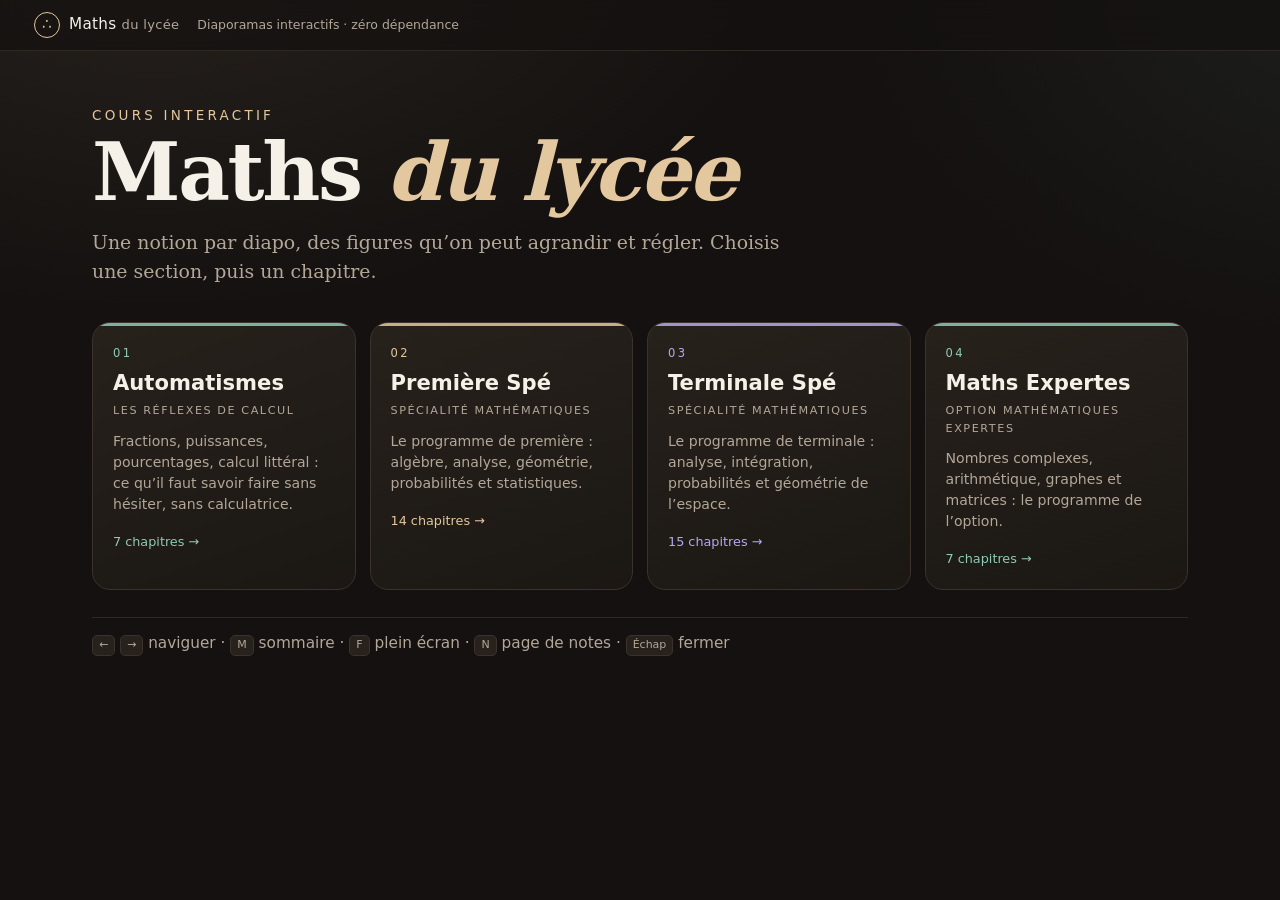
==== index.html @ acc97324 "Rebuild the course as a four-section interactive site Split the single deck into Automatismes, Premi" ====
<!doctype html>
<html lang="fr">
<head>
  <meta charset="utf-8">
  <meta name="viewport" content="width=device-width, initial-scale=1">
  <title>Maths — cours de lycée</title>
  <meta name="description" content="Cours de maths interactifs : automatismes, Première et Terminale spécialité, mathématiques expertes.">
  <link rel="stylesheet" href="styles.css">
</head>
<body class="hub-page">
  <header class="topbar">
    <a class="brand" href="index.html"><span class="brand-mark">∴</span><span>Maths <em>du lycée</em></span></a>
    <div class="topright">
      <span class="hub-note">Diaporamas interactifs · zéro dépendance</span>
    </div>
  </header>

  <main class="hub">
    <header class="hub-head">
      <p class="kicker">Cours interactif</p>
      <h1>Maths <em>du lycée</em></h1>
      <p class="lead">
        Une notion par diapo, des figures qu’on peut agrandir et régler.
        Choisis une section, puis un chapitre.
      </p>
    </header>

    <section class="hub-grid" id="hub-grid" aria-label="Sections du cours"></section>

    <p class="hero-note">
      <kbd>←</kbd> <kbd>→</kbd> naviguer · <kbd>M</kbd> sommaire · <kbd>F</kbd> plein écran ·
      <kbd>N</kbd> page de notes · <kbd>Échap</kbd> fermer
    </p>
  </main>

  <script src="js/catalogue.js"></script>
  <script src="js/hub.js"></script>
</body>
</html>
---- styles.css ----
/* Maths deck — dark warm theme, no external resources. */

:root {
  --bg: #141110;
  --bg-2: #1a1613;
  --card: #211c18;
  --card-2: #28221c;
  --line: #3a322b;
  --line-soft: #2e2822;
  --ink: #f6f1e8;
  --muted: #b3a798;
  --accent: #e3c79e;
  --accent-soft: rgba(227, 199, 158, 0.14);
  --ok: #8fc7a6;
  --bad: #e08c7c;
  --serif: "Iowan Old Style", "Palatino Linotype", "Palatino", "Book Antiqua", "DejaVu Serif", Georgia, serif;
  --sans: system-ui, -apple-system, "Segoe UI", Roboto, "DejaVu Sans", sans-serif;
  --mono: ui-monospace, "JetBrains Mono", "DejaVu Sans Mono", monospace;
}

*, *::before, *::after { box-sizing: border-box; }

html, body { height: 100%; }

body {
  margin: 0;
  height: 100dvh;
  overflow: hidden;
  display: grid;
  grid-template-rows: auto auto 1fr auto;
  color: var(--ink);
  font-family: var(--serif);
  font-size: 17px;
  line-height: 1.55;
  background:
    radial-gradient(1100px 700px at 12% -12%, rgba(227, 199, 158, 0.10), transparent 60%),
    radial-gradient(900px 620px at 105% 0%, rgba(143, 203, 182, 0.07), transparent 55%),
    var(--bg);
}

body[data-chapter="bases"] {
  --accent: #e3c79e;
  --accent-soft: rgba(227, 199, 158, 0.14);
}
body[data-chapter="trigo"] {
  --accent: #b4a8f0;
  --accent-soft: rgba(180, 168, 240, 0.13);
}

/* ---------- top bar ---------- */

.topbar {
  display: flex;
  align-items: center;
  gap: 18px;
  padding: 12px clamp(14px, 3vw, 34px);
  border-bottom: 1px solid var(--line-soft);
  background: rgba(20, 17, 16, 0.72);
  backdrop-filter: blur(10px);
  font-family: var(--sans);
}

.brand {
  display: inline-flex;
  align-items: center;
  gap: 9px;
  color: var(--ink);
  text-decoration: none;
  font-size: 0.95rem;
  letter-spacing: 0.02em;
  white-space: nowrap;
}
.brand em { color: var(--muted); font-style: normal; font-size: 0.86em; }
.brand-mark {
  display: inline-grid;
  place-items: center;
  width: 26px;
  height: 26px;
  border-radius: 50%;
  border: 1px solid var(--accent);
  color: var(--accent);
  font-size: 0.95rem;
}

.chapters { display: flex; gap: 6px; flex: 1; flex-wrap: wrap; }

.chip {
  display: inline-flex;
  align-items: center;
  gap: 7px;
  padding: 6px 12px;
  border-radius: 999px;
  border: 1px solid transparent;
  background: transparent;
  color: var(--muted);
  font: inherit;
  font-size: 0.82rem;
  cursor: pointer;
  transition: color 0.15s, background 0.15s, border-color 0.15s;
}
.chip .dot {
  width: 6px;
  height: 6px;
  border-radius: 50%;
  background: currentColor;
  opacity: 0.55;
}
.chip:hover { color: var(--ink); background: var(--card); }
.chip.active { color: var(--ink); border-color: var(--line); background: var(--card); }
.chip.active .dot { background: var(--accent); opacity: 1; }

.topright { display: flex; align-items: center; gap: 12px; }
.counter {
  font-size: 0.8rem;
  color: var(--muted);
  font-variant-numeric: tabular-nums;
}

.progress { height: 2px; background: var(--line-soft); }
.progress span {
  display: block;
  height: 100%;
  width: 0;
  background: linear-gradient(90deg, var(--accent), rgba(255, 255, 255, 0.35));
  transition: width 0.25s ease;
}

/* ---------- stage & slide ---------- */

.stage { overflow-y: auto; overflow-x: hidden; scroll-behavior: smooth; }

.slide {
  max-width: 1180px;
  margin: 0 auto;
  padding: clamp(20px, 4vh, 46px) clamp(16px, 4vw, 56px) clamp(30px, 5vh, 60px);
  opacity: 0;
  transform: translateY(12px);
}
.slide.in {
  opacity: 1;
  transform: none;
  transition: opacity 0.3s ease, transform 0.3s ease;
}

.slide-head { margin-bottom: clamp(16px, 2.4vh, 28px); }

.kicker {
  margin: 0 0 8px;
  font-family: var(--sans);
  font-size: 0.7rem;
  letter-spacing: 0.24em;
  text-transform: uppercase;
  color: var(--accent);
}

.slide-title {
  margin: 0;
  font-size: clamp(1.65rem, 3.5vw, 2.65rem);
  line-height: 1.12;
  font-weight: 600;
  letter-spacing: -0.01em;
  text-wrap: balance;
}

.lead {
  margin: 12px 0 0;
  max-width: 78ch;
  font-size: clamp(0.98rem, 1.6vw, 1.12rem);
  color: var(--muted);
}

/* ---------- layout helpers ---------- */

.grid2 {
  display: grid;
  grid-template-columns: minmax(0, 1.06fr) minmax(0, 0.94fr);
  gap: clamp(16px, 2.6vw, 32px);
  align-items: start;
}
.grid2.wide-left { grid-template-columns: minmax(0, 1.25fr) minmax(0, 0.75fr); }
.stack { display: grid; gap: 14px; align-content: start; }
.grid3 {
  display: grid;
  grid-template-columns: repeat(3, minmax(0, 1fr));
  gap: 14px;
}

.card {
  background: linear-gradient(180deg, rgba(40, 34, 28, 0.9), rgba(33, 28, 24, 0.9));
  border: 1px solid var(--line);
  border-radius: 16px;
  padding: clamp(14px, 1.8vw, 22px);
  min-width: 0;
}

.card-title {
  margin: 0 0 8px;
  font-family: var(--sans);
  font-size: 0.82rem;
  letter-spacing: 0.12em;
  text-transform: uppercase;
  color: var(--accent);
  font-weight: 600;
}

.card p { margin: 0 0 10px; }
.card p:last-child { margin-bottom: 0; }

.muted { color: var(--muted); }
.small { font-size: 0.88rem; }
.label {
  font-family: var(--sans);
  font-size: 0.72rem;
  letter-spacing: 0.16em;
  text-transform: uppercase;
  color: var(--muted);
  margin: 0 0 4px;
}

h3 { font-weight: 600; }
h4 {
  margin: 0 0 6px;
  font-family: var(--sans);
  font-size: 0.78rem;
  letter-spacing: 0.14em;
  text-transform: uppercase;
  color: var(--muted);
}

/* ---------- maths typography ---------- */

.formula {
  font-size: clamp(1.02rem, 1.7vw, 1.22rem);
  line-height: 2;
  padding: 12px 14px;
  border-radius: 12px;
  background: rgba(0, 0, 0, 0.22);
  border: 1px solid var(--line-soft);
  overflow-x: auto;
}
.formula + .formula { margin-top: 10px; }

.frac {
  display: inline-flex;
  flex-direction: column;
  justify-content: center;
  text-align: center;
  vertical-align: middle;
  margin: 0 0.18em;
  line-height: 1.15;
  font-size: 0.96em;
}
.frac .num { padding: 0 0.28em 0.05em; border-bottom: 1.4px solid currentColor; }
.frac .den { padding: 0.05em 0.28em 0; }

.sqrt { display: inline-flex; align-items: stretch; }
.sqrt::before { content: "√"; display: inline-block; }
.sqrt .rad { border-top: 1.4px solid currentColor; padding: 0 0.14em; margin-top: 0.12em; }

.big {
  font-size: clamp(1.35rem, 2.6vw, 1.9rem);
  color: var(--accent);
  margin: 10px 0;
  font-variant-numeric: tabular-nums;
}

.equation {
  font-size: clamp(1.25rem, 2.4vw, 1.75rem);
  padding: 10px 0 16px;
  font-variant-numeric: tabular-nums;
}

.note {
  border-left: 2px solid var(--accent);
  padding: 4px 0 4px 12px;
  color: var(--muted);
  font-size: 0.9rem;
  margin: 12px 0 0;
}

ul.clean { margin: 6px 0 0; padding-left: 18px; }
ul.clean li { margin-bottom: 6px; }

kbd {
  display: inline-block;
  padding: 1px 6px;
  border-radius: 5px;
  border: 1px solid var(--line);
  background: var(--card-2);
  font-family: var(--sans);
  font-size: 0.72em;
  line-height: 1.5;
  color: var(--muted);
}

/* ---------- controls ---------- */

.slider {
  display: block;
  margin: 10px 0 14px;
  font-family: var(--sans);
}
.slider-head {
  display: flex;
  justify-content: space-between;
  align-items: baseline;
  font-size: 0.86rem;
  color: var(--muted);
  margin-bottom: 4px;
}
.slider-head output {
  color: var(--accent);
  font-variant-numeric: tabular-nums;
  font-size: 1rem;
}

input[type="range"] {
  width: 100%;
  height: 26px;
  margin: 0;
  background: transparent;
  accent-color: var(--accent);
  cursor: pointer;
}

input[type="text"], input[type="number"], input:not([type]) {
  font-family: var(--sans);
  font-size: 16px;
  color: var(--ink);
  background: rgba(0, 0, 0, 0.28);
  border: 1px solid var(--line);
  border-radius: 10px;
  padding: 9px 12px;
  width: 8.5em;
  min-width: 0;
  outline: none;
  transition: border-color 0.15s, box-shadow 0.15s;
}
input:focus { border-color: var(--accent); box-shadow: 0 0 0 3px var(--accent-soft); }

.answer-row {
  display: flex;
  flex-wrap: wrap;
  align-items: center;
  gap: 10px;
  margin: 10px 0;
  font-family: var(--sans);
  font-size: 0.94rem;
}
.answer-row label { display: inline-flex; align-items: center; gap: 8px; color: var(--muted); }
.answer-row input { width: 7.5em; }

.btn {
  font-family: var(--sans);
  font-size: 0.86rem;
  color: var(--ink);
  background: var(--card-2);
  border: 1px solid var(--line);
  border-radius: 10px;
  padding: 9px 14px;
  cursor: pointer;
  transition: background 0.15s, border-color 0.15s, color 0.15s, transform 0.1s;
}
.btn:hover { border-color: var(--accent); }
.btn:active { transform: translateY(1px); }
.btn:disabled { opacity: 0.35; cursor: default; }
.btn.primary {
  background: var(--accent);
  border-color: var(--accent);
  color: #1b1712;
  font-weight: 600;
}
.btn.primary:hover { filter: brightness(1.06); }
.btn.ghost { background: transparent; }
.btn.small { padding: 6px 10px; font-size: 0.8rem; }

.tabs { display: inline-flex; gap: 4px; padding: 3px; border-radius: 12px; background: var(--card-2); border: 1px solid var(--line); margin-bottom: 12px; }
.tab {
  border: 0;
  background: transparent;
  color: var(--muted);
  font-family: var(--sans);
  font-size: 0.82rem;
  padding: 6px 12px;
  border-radius: 9px;
  cursor: pointer;
}
.tab.active { background: var(--accent-soft); color: var(--ink); }

.presets { display: flex; flex-wrap: wrap; gap: 8px; margin: 10px 0; }

.feedback {
  font-family: var(--sans);
  font-size: 0.88rem;
  min-height: 1.4em;
  margin-top: 6px;
}
.feedback.ok { color: var(--ok); }
.feedback.bad { color: var(--bad); }

/* ---------- readouts ---------- */

.readouts { display: grid; gap: 0; }
.kv {
  display: flex;
  justify-content: space-between;
  gap: 14px;
  padding: 7px 0;
  border-bottom: 1px dashed var(--line-soft);
  font-size: 0.95rem;
  align-items: baseline;
}
.kv:last-child { border-bottom: 0; }
.kv dt { margin: 0; color: var(--muted); font-family: var(--sans); font-size: 0.8rem; letter-spacing: 0.04em; }
.kv dd { margin: 0; text-align: right; font-variant-numeric: tabular-nums; }
.kv dd em { color: var(--muted); font-style: normal; }

.readouts-2 { display: grid; grid-template-columns: 1fr 1fr; gap: 0 28px; }

/* ---------- canvas ---------- */

.plot {
  display: block;
  width: 100%;
  height: clamp(245px, 40vh, 375px);
  border-radius: 12px;
  background: #191512;
  border: 1px solid var(--line-soft);
  touch-action: none;
}
.plot.tall { height: clamp(275px, 46vh, 440px); }

.canvas-caption {
  margin: 8px 0 0;
  font-family: var(--sans);
  font-size: 0.76rem;
  color: var(--muted);
  text-align: center;
}

/* ---------- hero ---------- */

.hero { padding-top: clamp(6px, 3vh, 34px); }
.hero h1 {
  margin: 0 0 18px;
  font-size: clamp(2.1rem, 5.6vw, 4rem);
  line-height: 1.05;
  letter-spacing: -0.02em;
  font-weight: 600;
}
.hero h1 em { color: var(--accent); font-style: italic; }
.hero .lead { font-size: clamp(1rem, 1.9vw, 1.2rem); max-width: 62ch; }

.cards3 {
  display: grid;
  grid-template-columns: repeat(3, minmax(0, 1fr));
  gap: 14px;
  margin: clamp(20px, 3vh, 34px) 0;
}

.chapter-card {
  text-align: left;
  display: grid;
  gap: 4px;
  padding: 18px;
  border-radius: 16px;
  border: 1px solid var(--line);
  background: linear-gradient(160deg, rgba(40, 34, 28, 0.95), rgba(30, 25, 21, 0.9));
  color: var(--ink);
  font: inherit;
  cursor: pointer;
  transition: transform 0.18s, border-color 0.18s, background 0.18s;
}
.chapter-card:hover { transform: translateY(-3px); border-color: var(--accent); }
.chapter-card .chip-label {
  font-family: var(--sans);
  font-size: 0.68rem;
  letter-spacing: 0.2em;
  text-transform: uppercase;
  color: var(--accent);
}
.chapter-card strong { font-size: 1.02rem; font-family: var(--sans); font-weight: 600; }
.chapter-card span:last-child { font-size: 0.86rem; color: var(--muted); font-family: var(--sans); line-height: 1.4; }

.hero-note {
  font-family: var(--sans);
  font-size: 0.84rem;
  color: var(--muted);
  border-top: 1px solid var(--line-soft);
  padding-top: 14px;
}

/* ---------- tracker (mental maths machine) ---------- */

.mathlines { display: grid; gap: 8px; margin-top: 12px; }
.mathline {
  display: grid;
  grid-template-columns: minmax(72px, auto) 14px 1fr;
  gap: 8px;
  align-items: baseline;
  font-size: 0.98rem;
  padding: 7px 10px;
  border-radius: 9px;
  background: rgba(0, 0, 0, 0.18);
  font-variant-numeric: tabular-nums;
}
.mathline .op { color: var(--accent); white-space: nowrap; }
.mathline .eq-bar { color: var(--muted); text-align: center; }
.mathline strong { color: var(--ink); }

/* complement bar */
.bar {
  display: flex;
  height: 44px;
  border-radius: 11px;
  overflow: hidden;
  border: 1px solid var(--line);
  margin: 14px 0 6px;
  font-family: var(--sans);
  font-size: 0.78rem;
}
.bar span { display: flex; align-items: center; justify-content: center; transition: width 0.15s; overflow: hidden; white-space: nowrap; }
.bar .bar-a { background: rgba(255, 255, 255, 0.06); color: var(--muted); }
.bar .bar-b { background: var(--accent); color: #1b1712; font-weight: 600; }

/* ---------- chrono ---------- */

.chrono-top { display: grid; grid-template-columns: repeat(4, 1fr); gap: 10px; margin-bottom: 10px; }
.stat {
  font-family: var(--sans);
  background: rgba(0, 0, 0, 0.2);
  border: 1px solid var(--line-soft);
  border-radius: 12px;
  padding: 8px 12px;
}
.stat span { display: block; font-size: 0.66rem; letter-spacing: 0.16em; text-transform: uppercase; color: var(--muted); }
.stat strong { font-size: 1.25rem; font-variant-numeric: tabular-nums; }

.timerbar { height: 4px; border-radius: 3px; background: var(--line-soft); overflow: hidden; margin-bottom: 14px; }
.timerbar span { display: block; height: 100%; width: 100%; background: var(--accent); transition: width 0.1s linear; }

.question {
  font-size: clamp(2rem, 6vw, 3.6rem);
  text-align: center;
  margin: 14px 0;
  font-variant-numeric: tabular-nums;
  letter-spacing: 0.02em;
}
.question.small { font-size: clamp(1.2rem, 2.4vw, 1.6rem); margin: 6px 0 10px; }

.chrono .answer-row { justify-content: center; }
.chrono .feedback { text-align: center; min-height: 2.2em; }
.chrono-actions { display: flex; gap: 10px; justify-content: center; margin-top: 6px; }
.chrono .hint { display: block; text-align: center; margin-top: 12px; font-family: var(--sans); font-size: 0.76rem; color: var(--muted); }

.drill-meta {
  display: flex;
  justify-content: space-between;
  align-items: center;
  gap: 10px;
  margin-top: 12px;
  font-family: var(--sans);
  font-size: 0.82rem;
  color: var(--muted);
}

/* ---------- tables ---------- */

.table-wrap {
  max-height: 46vh;
  overflow: auto;
  border: 1px solid var(--line);
  border-radius: 14px;
}
table.math {
  width: 100%;
  border-collapse: collapse;
  font-size: 0.9rem;
  font-variant-numeric: tabular-nums;
}
table.math th, table.math td { padding: 7px 10px; text-align: center; border-bottom: 1px solid var(--line-soft); }
table.math thead th {
  position: sticky;
  top: 0;
  background: #261f1a;
  font-family: var(--sans);
  font-size: 0.68rem;
  letter-spacing: 0.12em;
  text-transform: uppercase;
  color: var(--accent);
  font-weight: 600;
}
table.math tbody tr:nth-child(even) { background: rgba(255, 255, 255, 0.022); }
table.math tbody tr:hover { background: var(--accent-soft); }
table.math td:first-child { color: var(--muted); font-family: var(--sans); font-size: 0.82rem; }

table.identites td { vertical-align: top; }
table.identites td:first-child { white-space: nowrap; }

/* Angles associés : vert = même valeur, rouge = valeur opposée. */
.sign-same { color: var(--ok); font-weight: 600; }
.sign-flip { color: var(--bad); font-weight: 600; }

/* ---------- steps ---------- */

.steps { margin: 0; padding-left: 22px; display: grid; gap: 8px; font-size: 0.95rem; }
.steps li::marker { color: var(--accent); font-family: var(--sans); font-size: 0.8em; }
.steps li { font-variant-numeric: tabular-nums; }

.solution p { margin: 0 0 6px; }
.solution p:last-child { margin-bottom: 0; }

.solution {
  margin-top: 10px;
  padding: 10px 12px;
  border-radius: 10px;
  background: rgba(143, 203, 182, 0.08);
  border: 1px solid rgba(143, 203, 182, 0.25);
  font-size: 0.92rem;
}

.exo + .exo { margin-top: 12px; }
.exo .q { margin: 0 0 8px; font-size: 1.02rem; }

/* ---------- toolbar ---------- */

.toolbar {
  display: flex;
  align-items: center;
  justify-content: space-between;
  gap: 12px;
  padding: 10px clamp(14px, 3vw, 34px) calc(10px + env(safe-area-inset-bottom));
  border-top: 1px solid var(--line-soft);
  background: rgba(20, 17, 16, 0.8);
  backdrop-filter: blur(10px);
}
.hint { font-family: var(--sans); font-size: 0.76rem; color: var(--muted); }
.hint kbd { margin: 0 1px; }

/* ---------- menu ---------- */

.menu {
  position: fixed;
  inset: 0;
  z-index: 40;
  background: rgba(10, 9, 8, 0.72);
  backdrop-filter: blur(8px);
  display: grid;
  place-items: start center;
  padding: clamp(16px, 6vh, 70px) 16px;
  overflow: auto;
}
.menu[hidden] { display: none; }
.menu-panel {
  width: min(980px, 100%);
  background: var(--bg-2);
  border: 1px solid var(--line);
  border-radius: 18px;
  padding: clamp(16px, 2.4vw, 26px);
  box-shadow: 0 30px 80px rgba(0, 0, 0, 0.5);
}
.menu-head { display: flex; align-items: center; justify-content: space-between; gap: 12px; margin-bottom: 14px; }
.menu-head h2 { margin: 0; font-size: 1.25rem; }
.menu-groups { display: grid; grid-template-columns: repeat(auto-fit, minmax(190px, 1fr)); gap: 18px; }
.menu-group h3 {
  margin: 0 0 8px;
  font-family: var(--sans);
  font-size: 0.7rem;
  letter-spacing: 0.18em;
  text-transform: uppercase;
  color: var(--accent);
}
.menu-group button {
  display: flex;
  gap: 10px;
  width: 100%;
  text-align: left;
  padding: 7px 9px;
  border-radius: 8px;
  border: 2px solid transparent;
  background: transparent;
  color: var(--muted);
  font: inherit;
  font-size: 0.88rem;
  cursor: pointer;
}
.menu-group button:hover { background: var(--card); color: var(--ink); }
.menu-group button.active { border-color: var(--accent); color: var(--ink); }
.menu-num { font-family: var(--sans); font-size: 0.72rem; color: var(--accent); opacity: 0.8; padding-top: 2px; }

/* ---------- toast ---------- */

.toast {
  position: fixed;
  left: 50%;
  bottom: 74px;
  transform: translate(-50%, 12px);
  background: var(--card-2);
  border: 1px solid var(--accent);
  color: var(--ink);
  padding: 8px 14px;
  border-radius: 999px;
  font-family: var(--sans);
  font-size: 0.84rem;
  opacity: 0;
  pointer-events: none;
  transition: opacity 0.2s, transform 0.2s;
  z-index: 50;
}
.toast.show { opacity: 1; transform: translate(-50%, 0); }

.error { font-family: var(--mono); font-size: 0.8rem; white-space: pre-wrap; color: var(--bad); }

noscript { padding: 20px; display: block; }

/* ---------- automatismes ---------- */

body[data-chapter="auto"] {
  --accent: #e8ab8d;
  --accent-soft: rgba(232, 171, 141, 0.13);
}

.key {
  margin: 12px 0 0;
  padding: 10px 14px;
  border-left: 3px solid var(--accent);
  border-radius: 0 10px 10px 0;
  background: var(--accent-soft);
  font-size: 0.94rem;
}
.key strong { color: var(--accent); }

.warn {
  margin: 12px 0 0;
  padding: 10px 14px;
  border-left: 3px solid var(--bad);
  border-radius: 0 10px 10px 0;
  background: rgba(224, 140, 124, 0.08);
  font-size: 0.92rem;
  color: var(--muted);
}

.frac-visual { display: flex; gap: 3px; height: 48px; margin: 12px 0 4px; }
.frac-visual span {
  flex: 1;
  border-radius: 7px;
  background: rgba(255, 255, 255, 0.05);
  border: 1px solid var(--line-soft);
  transition: background 0.15s;
}
.frac-visual span.on { background: var(--accent); border-color: var(--accent); }

.frac-board { display: grid; gap: 6px; margin: 12px 0 4px; }
.frac-row { display: grid; grid-template-columns: 3.4em minmax(0, 1fr); align-items: center; gap: 10px; }
.frac-row[hidden] { display: none; }
.frac-tag { font-family: var(--mono); font-size: 0.76rem; color: var(--muted); text-align: right; }
.frac-row .frac-visual { margin: 0; }
.frac-visual button {
  flex: 1;
  min-width: 0;
  padding: 0;
  border-radius: 7px;
  border: 1px solid var(--line-soft);
  background: rgba(255, 255, 255, 0.05);
  cursor: pointer;
  transition: background 0.15s, border-color 0.15s;
}
.frac-visual button:hover { border-color: var(--accent); }
.frac-visual button.on { background: var(--accent); border-color: var(--accent); }
.frac-visual.small { height: 26px; }
.frac-visual.small span { border-radius: 5px; }

.chain { display: grid; gap: 7px; margin: 10px 0 2px; }
.chain-row {
  display: grid;
  grid-template-columns: 4.6em minmax(0, 1fr) 4.8em;
  align-items: center;
  gap: 10px;
  font-family: var(--mono);
  font-size: 0.76rem;
  color: var(--muted);
}
.chain-tag { white-space: nowrap; }
.chain-track {
  height: 12px;
  border-radius: 6px;
  background: rgba(255, 255, 255, 0.06);
  border: 1px solid var(--line-soft);
  overflow: hidden;
}
.chain-track span { display: block; height: 100%; width: 0; background: var(--accent); opacity: 0.75; transition: width 0.18s; }
.chain-val { text-align: right; color: var(--ink); font-variant-numeric: tabular-nums; }

.price-row {
  display: grid;
  grid-template-columns: 52px 1fr auto;
  align-items: center;
  gap: 10px;
  margin: 8px 0;
  font-family: var(--sans);
  font-size: 0.8rem;
  color: var(--muted);
}
.price-track {
  height: 14px;
  border-radius: 7px;
  background: rgba(255, 255, 255, 0.06);
  border: 1px solid var(--line-soft);
  overflow: hidden;
}
.price-track span { display: block; height: 100%; background: var(--accent); opacity: 0.7; transition: width 0.15s; }
.price-val { color: var(--ink); font-variant-numeric: tabular-nums; min-width: 5.5em; text-align: right; }

/* ---------- per-plot fullscreen ---------- */

.plot-frame { position: relative; }
.plot-btn {
  position: absolute;
  top: 8px;
  right: 8px;
  z-index: 3;
  padding: 5px 10px;
  border-radius: 999px;
  border: 1px solid var(--line);
  background: rgba(20, 17, 16, 0.75);
  color: var(--ink);
  font-family: var(--sans);
  font-size: 0.72rem;
  font-weight: 600;
  cursor: pointer;
  backdrop-filter: blur(6px);
  opacity: 0.85;
}
.plot-btn:hover, .plot-btn:focus-visible { border-color: var(--accent); opacity: 1; }

.plot-stage { position: relative; }
.plot-stage canvas { display: block; margin: 0 auto; }

.plot-zoom { display: none; }
body.graph-focus { overflow: hidden; }

/* Fullscreen graph: the plot and its parameter card, nothing else. */
.graph-layer {
  position: fixed;
  inset: 0;
  z-index: 70;
  display: grid;
  grid-template-columns: minmax(0, 1fr) clamp(240px, 27vw, 380px);
  gap: 14px;
  padding: clamp(8px, 1.6vh, 18px);
  background: var(--bg);
}
.graph-layer.no-side { grid-template-columns: minmax(0, 1fr); }
.graph-layer-main { display: flex; min-width: 0; min-height: 0; }
.graph-layer-main .plot-frame { flex: 1; min-width: 0; min-height: 0; }
.graph-layer-side {
  display: flex;
  flex-direction: column;
  gap: 10px;
  min-height: 0;
  overflow-y: auto;
  padding-right: 4px;
  scrollbar-width: thin;
  scrollbar-color: rgba(246, 241, 232, 0.35) transparent;
}
.graph-layer-side::-webkit-scrollbar { width: 10px; }
.graph-layer-side::-webkit-scrollbar-thumb {
  background: rgba(246, 241, 232, 0.28);
  border-radius: 999px;
  border: 2px solid transparent;
  background-clip: padding-box;
}
.graph-layer-side::-webkit-scrollbar-track { background: transparent; }
.graph-layer-side .card { padding: 14px; }
.graph-layer .plot-frame .plot-stage {
  height: 100%;
  overflow: auto;
  scrollbar-width: thin;
  scrollbar-color: rgba(246, 241, 232, 0.35) transparent;
}
.graph-layer .plot-frame .plot-stage::-webkit-scrollbar { width: 10px; height: 10px; }
.graph-layer .plot-frame .plot-stage::-webkit-scrollbar-thumb {
  background: rgba(246, 241, 232, 0.28);
  border-radius: 999px;
  border: 2px solid transparent;
  background-clip: padding-box;
}
.graph-layer .plot-frame .plot-stage::-webkit-scrollbar-track { background: transparent; }
.graph-layer .plot-frame .plot,
.graph-layer .plot-frame .plot.tall {
  height: 100%;
  border-radius: 12px;
  cursor: grab;
}
.graph-layer .plot-frame .plot:active { cursor: grabbing; }
.graph-layer .plot-frame .plot-btn { top: 12px; right: 12px; }
.graph-layer .plot-frame .plot-zoom {
  position: absolute;
  right: 14px;
  bottom: 14px;
  z-index: 4;
  display: flex;
  align-items: center;
  gap: 6px;
  padding: 5px 7px;
  border-radius: 999px;
  border: 1px solid var(--line);
  background: rgba(20, 17, 16, 0.86);
  backdrop-filter: blur(6px);
}
@media (max-width: 820px) {
  .graph-layer { grid-template-columns: 1fr; grid-template-rows: minmax(0, 1fr) auto; }
  .graph-layer-side { max-height: 38vh; }
}
.plot-zoom-btn {
  width: 28px;
  height: 28px;
  display: grid;
  place-items: center;
  border-radius: 999px;
  border: 1px solid var(--line);
  background: transparent;
  color: var(--ink);
  font-family: var(--sans);
  font-size: 0.95rem;
  font-weight: 700;
  cursor: pointer;
}
.plot-zoom-btn:hover, .plot-zoom-btn:focus-visible { border-color: var(--accent); }
.plot-zoom-value {
  min-width: 46px;
  text-align: center;
  font-family: var(--sans);
  font-size: 0.72rem;
  color: var(--muted);
  font-variant-numeric: tabular-nums;
}

.cards4 {
  display: grid;
  grid-template-columns: repeat(auto-fit, minmax(215px, 1fr));
  gap: 12px;
  margin: clamp(20px, 3vh, 34px) 0;
}
@media (max-width: 1080px) { .cards4 { grid-template-columns: repeat(2, minmax(0, 1fr)); } }
@media (max-width: 560px) { .cards4 { grid-template-columns: 1fr; } }

/* ---------- responsive ---------- */

@media (max-width: 980px) {
  .grid2, .grid2.wide-left { grid-template-columns: 1fr; }
  .cards3 { grid-template-columns: 1fr; }
  .menu-groups { grid-template-columns: 1fr; }
  .chapters { order: 3; flex-basis: 100%; }
  .topbar { flex-wrap: wrap; gap: 8px 14px; }
  .slide { padding-bottom: 40px; }
}

@media (max-width: 560px) {
  body { font-size: 16px; }
  .chrono-top { grid-template-columns: repeat(2, 1fr); }
  .readouts-2 { grid-template-columns: 1fr; }
  .toolbar .hint { display: none; }
  .counter { display: none; }
}

@media (prefers-reduced-motion: reduce) {
  *, *::before, *::after { animation: none !important; transition: none !important; }
  .slide { opacity: 1; transform: none; }
}

/* ---------- note board (N) ---------- */

body.note-open { overflow: hidden; }

.note-layer {
  position: fixed;
  inset: 0;
  z-index: 90;
  display: grid;
  grid-template-rows: auto minmax(0, 1fr);
  background: #fffdf8;
  color: #1b1712;
}
.note-layer[hidden] { display: none; }

.note-bar {
  display: flex;
  flex-wrap: wrap;
  align-items: center;
  justify-content: space-between;
  gap: 8px 18px;
  padding: 8px clamp(10px, 2vw, 20px);
  border-bottom: 1px solid #e5dccd;
  background: #f6f1e8;
  font-family: var(--sans);
  font-size: 0.82rem;
}
.note-group { display: flex; flex-wrap: wrap; align-items: center; gap: 6px; }

.note-btn {
  display: inline-flex;
  align-items: center;
  gap: 6px;
  padding: 6px 11px;
  border-radius: 9px;
  border: 1px solid #ded4c4;
  background: #fffdf8;
  color: #3a322b;
  font: inherit;
  cursor: pointer;
}
.note-btn:hover { border-color: #1b1712; }
.note-btn.active { background: #1b1712; border-color: #1b1712; color: #fffdf8; }

.note-swatch {
  width: 12px;
  height: 12px;
  border-radius: 50%;
  background: var(--swatch);
  border: 1px solid rgba(0, 0, 0, 0.3);
}
.note-btn.active .note-swatch { border-color: rgba(255, 255, 255, 0.75); }

.note-size { display: inline-flex; align-items: center; gap: 7px; color: #5a5046; }
.note-size input[type="range"] { width: 110px; height: 22px; accent-color: #1b1712; }
.note-size-value { min-width: 1.6em; text-align: right; font-variant-numeric: tabular-nums; color: #1b1712; }
.note-zoom-value { min-width: 52px; text-align: center; font-variant-numeric: tabular-nums; color: #5a5046; }

.note-canvas {
  display: block;
  width: 100%;
  height: 100%;
  background: #fffdf8;
  touch-action: none;
  cursor: crosshair;
}
.note-canvas.is-eraser { cursor: cell; }
.note-canvas.is-pan { cursor: grab; }
.note-canvas.is-pan:active { cursor: grabbing; }

.note-layer kbd { border-color: #ded4c4; background: #efe7da; color: #5a5046; }

/* ---------- big text: one slide, one screen, no scrolling ---------- */

.stage { overflow: hidden; }

.slide {
  max-width: 1560px;
  height: 100%;
  display: flex;
  flex-direction: column;
  justify-content: center;
  gap: clamp(10px, 2.2vh, 26px);
  padding: clamp(8px, 2vh, 26px) clamp(16px, 3vw, 56px) clamp(12px, 2.4vh, 30px);
}

.slide-head { margin-bottom: 0; }
.kicker { font-size: clamp(0.7rem, 1.5vmin, 1.05rem); margin-bottom: 4px; }
.slide-title { font-size: clamp(1.7rem, 5.6vmin, 4.4rem); }
.lead { font-size: clamp(0.95rem, 2.1vmin, 1.5rem); }

.big-forms {
  display: flex;
  flex-direction: column;
  justify-content: center;
  gap: clamp(8px, 1.8vh, 22px);
  min-width: 0;
}

.formula.xl {
  font-size: clamp(1.7rem, 5.4vmin, 4rem);
  line-height: 1.45;
  padding: clamp(8px, 1.5vh, 20px) clamp(12px, 1.6vw, 28px);
  text-align: center;
  overflow: visible;
}
.formula.lg {
  font-size: clamp(1.3rem, 3.6vmin, 2.6rem);
  line-height: 1.5;
  text-align: center;
  overflow: visible;
}
.formula.xl + .formula,
.formula.lg + .formula { margin-top: 0; }

.say {
  margin: 0;
  text-align: center;
  color: var(--muted);
  font-family: var(--sans);
  font-size: clamp(0.95rem, 2.2vmin, 1.7rem);
}

.grid2.figures { align-items: center; }
.plot.tall { height: clamp(210px, 52vh, 620px); }

/* A slider under a figure: the figure gives up some height to keep the slide on screen. */
.figure-card { display: flex; flex-direction: column; gap: 4px; }
.figure-card .plot.tall { height: clamp(170px, 40vh, 520px); }
.figure-card .slider { margin: 2px 0 0; }
.figure-card .slider-head {
  font-size: clamp(0.7rem, 1.5vmin, 1rem);
  margin-bottom: 0;
}
.figure-card .slider-head output { font-size: clamp(0.9rem, 2vmin, 1.4rem); }
.figure-card input[type="range"] { height: 20px; }

/* Equation slides: the relation (=, ≤, ≥) under the statement */
.rel-picker {
  display: flex;
  justify-content: center;
  gap: clamp(6px, 1vh, 10px);
}
.rel-btn {
  min-width: clamp(34px, 4.6vh, 50px);
  height: clamp(34px, 4.6vh, 50px);
  display: grid;
  place-items: center;
  padding: 0;
  border-radius: 12px;
  border: 1px solid var(--line);
  background: transparent;
  color: var(--muted);
  font-family: var(--serif);
  font-size: clamp(1rem, 2.6vmin, 1.9rem);
  line-height: 1;
  cursor: pointer;
}
.rel-btn:hover { border-color: var(--accent); color: var(--ink); }
.rel-btn.is-on { background: var(--accent-soft); border-color: var(--accent); color: var(--ink); }
.rel-btn:focus-visible { outline: 2px solid var(--accent); outline-offset: 2px; }

table.math.rtable { font-size: clamp(1.05rem, 3.1vmin, 2.4rem); }
table.math.rtable th,
table.math.rtable td { padding: clamp(6px, 1.2vh, 16px) clamp(8px, 1.4vw, 22px); }
table.math.rtable thead th { font-size: clamp(0.7rem, 1.7vmin, 1.2rem); }
table.math.rtable td:first-child { font-size: clamp(1rem, 2.8vmin, 2.1rem); }
.table-wrap.plain { max-height: none; overflow: visible; width: 100%; margin: 0 auto; }

.hero h1 { font-size: clamp(2.2rem, 7.4vmin, 5.4rem); }
.hero .lead { max-width: 62ch; }
.hero-note { font-size: clamp(0.8rem, 1.7vmin, 1.1rem); }
.chapter-card strong { font-size: clamp(1rem, 2.4vmin, 1.7rem); }
.chapter-card span:last-child { font-size: clamp(0.8rem, 1.6vmin, 1.1rem); }

/* Equation slides: definition set I (editable) and solution set S */

.sol-domain {
  display: flex;
  flex-wrap: wrap;
  align-items: center;
  justify-content: center;
  gap: 6px 8px;
  font-family: var(--sans);
  font-size: clamp(0.82rem, 2vmin, 1.2rem);
  color: var(--muted);
}
.sol-domain-label { white-space: nowrap; }
.dom-edit { display: inline-flex; align-items: center; gap: 2px; }

input.dom-bound {
  width: 6.4ch;
  padding: 3px 4px;
  text-align: center;
  font-family: var(--serif);
  font-size: clamp(1.05rem, 2.6vmin, 1.6rem);
  line-height: 1.25;
  border-radius: 8px;
}
input.dom-bound.is-invalid {
  border-color: var(--bad);
  box-shadow: 0 0 0 3px rgba(224, 140, 124, 0.16);
}

.dom-bracket {
  padding: 0 2px;
  border: 0;
  background: transparent;
  color: var(--ink);
  font-family: var(--serif);
  font-size: clamp(1.2rem, 2.9vmin, 1.8rem);
  line-height: 1;
  cursor: pointer;
}
.dom-bracket:hover { color: var(--accent); }
.dom-bracket:focus-visible { outline: 2px solid var(--accent); outline-offset: 2px; border-radius: 4px; }
.dom-sep { font-family: var(--serif); font-size: clamp(1.05rem, 2.6vmin, 1.6rem); }

.sol-answer {
  margin: 0;
  text-align: center;
  color: var(--accent);
  font-size: clamp(1.2rem, 3.6vmin, 2.4rem);
  line-height: 1.35;
  font-variant-numeric: tabular-nums;
  text-wrap: balance;
}

/* Fullscreen: the equation panel (formula, relation, I, S) follows the plot. */
.graph-layer-side .big-forms {
  justify-content: flex-start;
  gap: 12px;
  padding: 12px;
  border: 1px solid var(--line);
  border-radius: 16px;
  background: linear-gradient(180deg, rgba(40, 34, 28, 0.9), rgba(33, 28, 24, 0.9));
}
.graph-layer-side .big-forms .formula.xl {
  font-size: clamp(1.1rem, 3.2vmin, 1.9rem);
  padding: 10px 12px;
  line-height: 1.35;
}
.graph-layer-side .sol-domain { justify-content: flex-start; }

/* System slide: two conditions (cos with a, sin with b), each with its picker */
.sol-system { gap: 10px; }
.sys-row {
  display: flex;
  align-items: center;
  justify-content: center;
  gap: 14px;
  width: 100%;
  max-width: 470px;
  margin: 0 auto;
}
.sys-row .formula {
  margin: 0;
  padding: 8px 10px;
  min-width: 8.6em;
  font-size: clamp(1.15rem, 3.2vmin, 2.2rem);
  white-space: nowrap;
}
.sys-row .rel-picker { gap: clamp(4px, 0.9vh, 8px); }
.sys-row .rel-btn {
  min-width: clamp(30px, 4.2vh, 44px);
  height: clamp(30px, 4.2vh, 44px);
  font-size: clamp(0.95rem, 2.2vmin, 1.6rem);
}
.graph-layer-side .sol-system .sys-row .formula {
  font-size: clamp(0.95rem, 2.6vmin, 1.5rem);
  padding: 6px 8px;
}
.graph-layer-side .sol-system .rel-btn { min-width: 30px; height: 30px; font-size: 1rem; }

/* ================================================================== */
/* Multi-level site: hub, class pages, slide layouts (2026-11-20)      */
/* ================================================================== */

body.hub-page,
body.level-page {
  display: block;
  height: auto;
  min-height: 100dvh;
  overflow: auto;
}

body[data-niveau="automatismes"] { --accent: #8fcbb6; --accent-soft: rgba(143, 203, 182, 0.14); }
body[data-niveau="premiere"] { --accent: #e3c79e; --accent-soft: rgba(227, 199, 158, 0.14); }
body[data-niveau="terminale"] { --accent: #b4a8f0; --accent-soft: rgba(180, 168, 240, 0.14); }
body[data-niveau="expertes"] { --accent: #8fcbb6; --accent-soft: rgba(143, 203, 182, 0.14); }

.hub-note {
  font-family: var(--sans);
  font-size: 0.78rem;
  color: var(--muted);
}

.hub {
  max-width: 1180px;
  margin: 0 auto;
  padding: clamp(26px, 6vh, 74px) clamp(18px, 4vw, 42px) 60px;
}

.hub-head h1 {
  margin: 6px 0 14px;
  font-size: clamp(2.4rem, 7vw, 5rem);
  line-height: 1.02;
  letter-spacing: -0.03em;
  font-weight: 600;
}
.hub-head h1 em { color: var(--accent); font-style: italic; }
.hub-head .lead { max-width: 58ch; }

.hub-grid {
  display: grid;
  grid-template-columns: repeat(auto-fit, minmax(235px, 1fr));
  gap: 14px;
  margin: clamp(24px, 4vh, 44px) 0 clamp(18px, 3vh, 30px);
}

.hub-card {
  position: relative;
  display: grid;
  gap: 7px;
  align-content: start;
  padding: 22px 20px 20px;
  border-radius: 18px;
  border: 1px solid var(--line);
  background: linear-gradient(160deg, rgba(40, 34, 28, 0.95), rgba(28, 24, 20, 0.92));
  color: var(--ink);
  text-decoration: none;
  overflow: hidden;
  transition: transform 0.18s, border-color 0.18s, background 0.18s;
}
.hub-card::before {
  content: "";
  position: absolute;
  inset: 0 0 auto 0;
  height: 3px;
  background: var(--card-accent);
  opacity: 0.85;
}
.hub-card:hover,
.hub-card:focus-visible {
  transform: translateY(-3px);
  border-color: var(--card-accent);
  background: linear-gradient(160deg, rgba(46, 39, 32, 0.98), rgba(31, 26, 22, 0.95));
}
.hub-card-num {
  font-family: var(--sans);
  font-size: 0.72rem;
  letter-spacing: 0.22em;
  color: var(--card-accent);
}
.hub-card-name {
  font-family: var(--sans);
  font-size: 1.32rem;
  font-weight: 600;
  line-height: 1.2;
}
.hub-card-sub {
  font-family: var(--sans);
  font-size: 0.7rem;
  letter-spacing: 0.14em;
  text-transform: uppercase;
  color: var(--muted);
}
.hub-card-resume {
  font-family: var(--sans);
  font-size: 0.88rem;
  line-height: 1.5;
  color: var(--muted);
  margin-top: 4px;
}
.hub-card-foot {
  font-family: var(--sans);
  font-size: 0.8rem;
  color: var(--card-accent);
  margin-top: 10px;
}

.level-main {
  max-width: 1040px;
  margin: 0 auto;
  padding: clamp(24px, 5vh, 60px) clamp(18px, 4vw, 42px) 70px;
}
.level-head h1 {
  font-size: clamp(2rem, 5.6vw, 3.6rem);
  margin: 4px 0 10px;
  letter-spacing: -0.02em;
}
.level-head .lead { max-width: 66ch; }

.chapter-list {
  list-style: none;
  margin: clamp(22px, 4vh, 38px) 0 0;
  padding: 0;
  display: grid;
  gap: 8px;
}
.chapter-list li { margin: 0; }
.chapter-row {
  display: grid;
  grid-template-columns: 46px minmax(0, 1fr) auto;
  align-items: center;
  gap: 14px;
  padding: 14px 18px;
  border-radius: 14px;
  border: 1px solid var(--line-soft);
  background: rgba(33, 28, 24, 0.55);
  color: var(--ink);
  text-decoration: none;
  transition: border-color 0.16s, background 0.16s, transform 0.16s;
}
.chapter-row:hover,
.chapter-row:focus-visible {
  border-color: var(--accent);
  background: var(--card);
  transform: translateX(3px);
}
.chapter-num {
  font-family: var(--sans);
  font-size: 0.78rem;
  letter-spacing: 0.14em;
  color: var(--accent);
}
.chapter-name { min-width: 0; }
.chapter-name strong {
  display: block;
  font-family: var(--sans);
  font-size: 1rem;
  font-weight: 600;
}
.chapter-name small {
  display: block;
  margin-top: 2px;
  font-family: var(--sans);
  font-size: 0.84rem;
  color: var(--muted);
}
.chapter-go {
  font-family: var(--sans);
  font-size: 0.8rem;
  color: var(--accent);
  white-space: nowrap;
}

/* ---------- slide body: text + figure ---------- */

.slide-body {
  display: grid;
  gap: clamp(14px, 2.4vw, 30px);
  align-items: center;
  min-width: 0;
}
.slide-body.with-plot {
  grid-template-columns: minmax(0, 1fr) minmax(0, 1.15fr);
}
.slide-text {
  min-width: 0;
  display: flex;
  flex-direction: column;
  align-items: flex-start;
  gap: clamp(8px, 1.4vh, 16px);
}
.slide-text .big-forms { width: 100%; }

.plot-figure {
  margin: 0;
  min-width: 0;
  display: grid;
  gap: 9px;
}
.plot-figure .plot { height: clamp(230px, 42vh, 470px); }
.plot-figure .canvas-caption { margin: 0; }

.plot-params {
  display: flex;
  flex-wrap: wrap;
  gap: 8px 16px;
  align-items: center;
  padding: 12px 14px;
}
.plot-params:empty { display: none; }
.plot-params .slider { flex: 1 1 150px; min-width: 130px; margin: 0; }
.plot-params .readouts { flex: 1 1 100%; }
.graph-layer-side .plot-params {
  display: flex;
  flex-direction: column;
  align-items: stretch;
  gap: 12px;
  padding: 0;
  border: 0;
  background: transparent;
}
.graph-layer-side .plot-params .slider { flex: none; min-width: 0; }

.mini-card {
  padding: 0;
  border: 0;
  background: transparent;
}
.mini-card .card-title { color: var(--muted); }

.points {
  margin: 0;
  padding-left: 1.15em;
  display: grid;
  gap: 6px;
  font-size: clamp(0.9rem, 1.7vmin, 1.05rem);
  color: var(--muted);
}
.points li::marker { color: var(--accent); }

.code {
  margin: 0;
  padding: 12px 16px;
  border-radius: 12px;
  border: 1px solid var(--line-soft);
  background: rgba(0, 0, 0, 0.3);
  font-family: var(--mono);
  font-size: clamp(0.78rem, 1.7vmin, 0.95rem);
  line-height: 1.55;
  color: var(--ink);
  overflow-x: auto;
  white-space: pre;
}
.code .kw { color: #b4a8f0; }
.code .fn { color: #e3c79e; }
.code .num { color: #8fcbb6; }
.code .com { color: var(--muted); font-style: italic; }

/* Topbar with many chapters: one scrollable row instead of a tall stack. */
.chapters {
  flex-wrap: nowrap;
  overflow-x: auto;
  overflow-y: hidden;
  scrollbar-width: thin;
  padding: 2px 0;
}
.chapters .chip { white-space: nowrap; flex: none; max-width: 220px; }
.chapters .chip span:last-child {
  overflow: hidden;
  text-overflow: ellipsis;
}

@media (max-width: 1000px) {
  .slide-body.with-plot { grid-template-columns: minmax(0, 1fr); }
  .plot-figure .plot { height: clamp(200px, 34vh, 340px); }
  .chapter-row { grid-template-columns: 36px minmax(0, 1fr); }
  .chapter-go { display: none; }
}

/* ---------- matrices and overline (maths expertes) ---------- */

.matrix {
  display: inline-grid;
  grid-auto-flow: column;
  gap: 0.2em 1.3em;
  padding: 0.1em 0.5em;
  border-left: 2px solid currentColor;
  border-right: 2px solid currentColor;
  border-radius: 2px;
  vertical-align: middle;
  font-variant-numeric: tabular-nums;
  font-size: 0.92em;
}
.ovl { text-decoration: overline; }
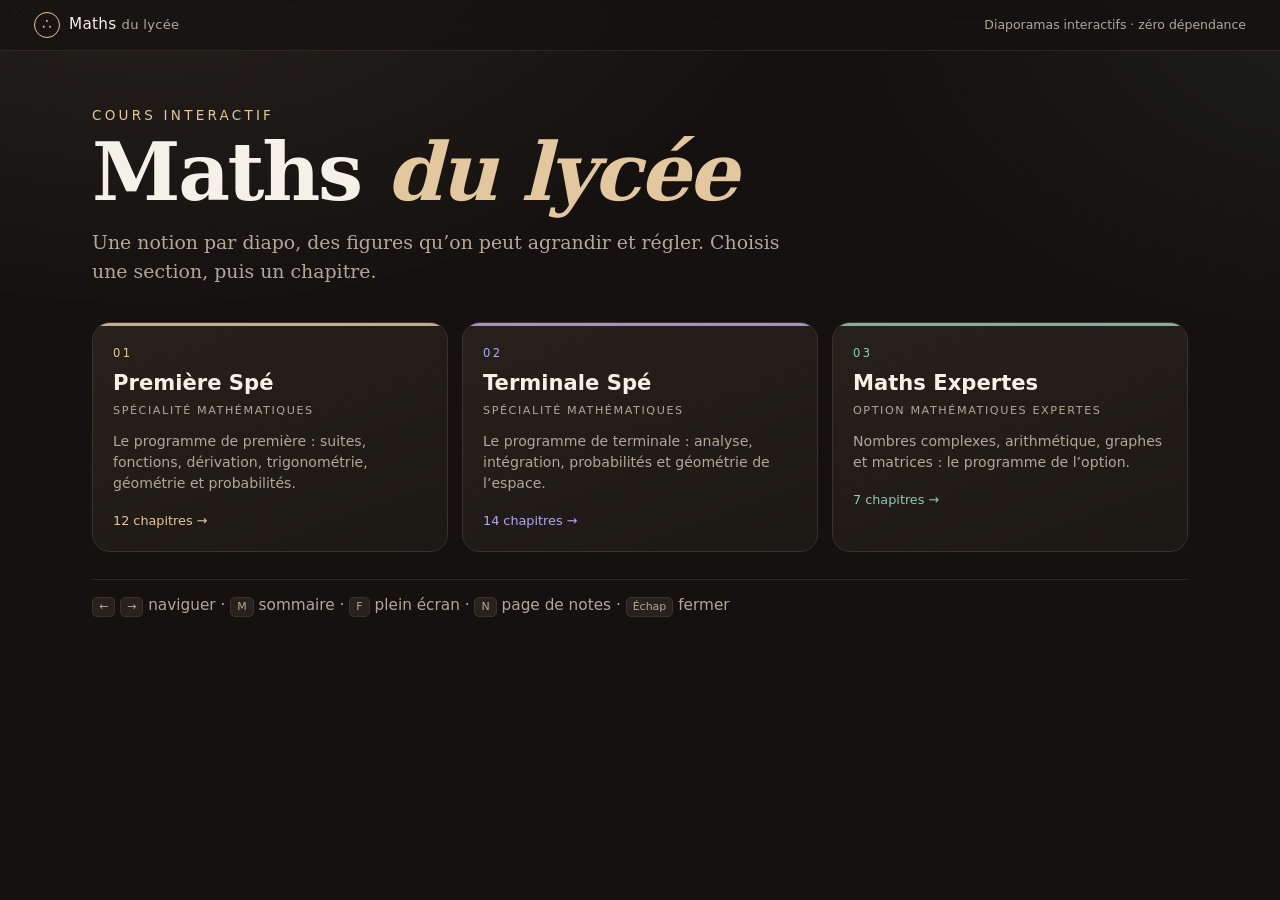
==== commit dd3f2cee: "Refine course rendering and interactive figures Rework the tables, matrices and integrals, clean up " ====
--- a/index.html
+++ b/index.html
@@ -4,7 +4,7 @@
   <meta charset="utf-8">
   <meta name="viewport" content="width=device-width, initial-scale=1">
   <title>Maths — cours de lycée</title>
-  <meta name="description" content="Cours de maths interactifs : automatismes, Première et Terminale spécialité, mathématiques expertes.">
+  <meta name="description" content="Cours de maths interactifs : Première et Terminale spécialité, mathématiques expertes.">
   <link rel="stylesheet" href="styles.css">
 </head>
 <body class="hub-page">
--- a/styles.css
+++ b/styles.css
@@ -27,6 +27,7 @@
   height: 100dvh;
   overflow: hidden;
   display: grid;
+  grid-template-columns: minmax(0, 1fr);
   grid-template-rows: auto auto 1fr auto;
   color: var(--ink);
   font-family: var(--serif);
@@ -53,6 +54,7 @@
   display: flex;
   align-items: center;
   gap: 18px;
+  min-width: 0;
   padding: 12px clamp(14px, 3vw, 34px);
   border-bottom: 1px solid var(--line-soft);
   background: rgba(20, 17, 16, 0.72);
@@ -82,34 +84,35 @@
   font-size: 0.95rem;
 }
 
-.chapters { display: flex; gap: 6px; flex: 1; flex-wrap: wrap; }
-
-.chip {
-  display: inline-flex;
-  align-items: center;
-  gap: 7px;
-  padding: 6px 12px;
-  border-radius: 999px;
-  border: 1px solid transparent;
-  background: transparent;
-  color: var(--muted);
-  font: inherit;
-  font-size: 0.82rem;
-  cursor: pointer;
-  transition: color 0.15s, background 0.15s, border-color 0.15s;
-}
-.chip .dot {
-  width: 6px;
-  height: 6px;
-  border-radius: 50%;
-  background: currentColor;
-  opacity: 0.55;
-}
-.chip:hover { color: var(--ink); background: var(--card); }
-.chip.active { color: var(--ink); border-color: var(--line); background: var(--card); }
-.chip.active .dot { background: var(--accent); opacity: 1; }
-
-.topright { display: flex; align-items: center; gap: 12px; }
+/* Notion-style breadcrumb: class sommaire ← chapter. */
+.crumbs {
+  display: flex;
+  align-items: center;
+  gap: 6px;
+  flex: 1;
+  min-width: 0;
+  font-family: var(--sans);
+  font-size: 0.86rem;
+  color: var(--muted);
+}
+.crumbs a {
+  padding: 3px 2px;
+  border-radius: 6px;
+  color: var(--muted);
+  text-decoration: none;
+  white-space: nowrap;
+}
+.crumbs a:hover { color: var(--ink); background: var(--card); }
+.crumb-sep { color: var(--line); }
+.crumb-here {
+  min-width: 0;
+  overflow: hidden;
+  text-overflow: ellipsis;
+  white-space: nowrap;
+  color: var(--ink);
+}
+
+.topright { display: flex; align-items: center; gap: 12px; margin-left: auto; }
 .counter {
   font-size: 0.8rem;
   color: var(--muted);
@@ -951,7 +954,6 @@
   .grid2, .grid2.wide-left { grid-template-columns: 1fr; }
   .cards3 { grid-template-columns: 1fr; }
   .menu-groups { grid-template-columns: 1fr; }
-  .chapters { order: 3; flex-basis: 100%; }
   .topbar { flex-wrap: wrap; gap: 8px 14px; }
   .slide { padding-bottom: 40px; }
 }
@@ -1057,7 +1059,7 @@
 
 .slide-head { margin-bottom: 0; }
 .kicker { font-size: clamp(0.7rem, 1.5vmin, 1.05rem); margin-bottom: 4px; }
-.slide-title { font-size: clamp(1.7rem, 5.6vmin, 4.4rem); }
+.slide-title { font-size: clamp(1.55rem, 4.6vmin, 3.9rem); }
 .lead { font-size: clamp(0.95rem, 2.1vmin, 1.5rem); }
 
 .big-forms {
@@ -1350,33 +1352,50 @@
   margin-top: 10px;
 }
 
+/* The chapter list is a two-column grid and must fit one screen: no scroll. */
+body.level-page { height: 100dvh; overflow: hidden; display: flex; flex-direction: column; }
+body.level-page .topbar { flex: none; }
+
 .level-main {
-  max-width: 1040px;
+  width: 100%;
+  max-width: 1280px;
   margin: 0 auto;
-  padding: clamp(24px, 5vh, 60px) clamp(18px, 4vw, 42px) 70px;
-}
+  flex: 1;
+  min-height: 0;
+  display: flex;
+  flex-direction: column;
+  padding: clamp(12px, 2.4vh, 30px) clamp(16px, 3vw, 38px) clamp(12px, 2.2vh, 26px);
+}
+.level-head { flex: none; }
 .level-head h1 {
-  font-size: clamp(2rem, 5.6vw, 3.6rem);
-  margin: 4px 0 10px;
+  font-size: clamp(1.65rem, 4.2vh, 3rem);
+  margin: 2px 0 6px;
   letter-spacing: -0.02em;
 }
-.level-head .lead { max-width: 66ch; }
+.level-head .lead { max-width: 90ch; font-size: clamp(0.85rem, 1.9vh, 1.1rem); }
 
 .chapter-list {
   list-style: none;
-  margin: clamp(22px, 4vh, 38px) 0 0;
+  margin: clamp(8px, 1.8vh, 18px) 0 0;
   padding: 0;
   display: grid;
-  gap: 8px;
-}
-.chapter-list li { margin: 0; }
+  grid-template-columns: repeat(2, minmax(0, 1fr));
+  grid-template-rows: repeat(var(--chapter-rows, 7), minmax(0, 1fr));
+  grid-auto-flow: column;
+  grid-auto-rows: minmax(0, 1fr);
+  gap: 6px 10px;
+  flex: 1;
+  min-height: 0;
+}
+.chapter-list li { margin: 0; min-height: 0; }
 .chapter-row {
   display: grid;
-  grid-template-columns: 46px minmax(0, 1fr) auto;
-  align-items: center;
-  gap: 14px;
-  padding: 14px 18px;
-  border-radius: 14px;
+  grid-template-columns: 34px minmax(0, 1fr) auto;
+  align-items: center;
+  height: 100%;
+  gap: 10px;
+  padding: clamp(5px, 1vh, 10px) 14px;
+  border-radius: 12px;
   border: 1px solid var(--line-soft);
   background: rgba(33, 28, 24, 0.55);
   color: var(--ink);
@@ -1399,22 +1418,96 @@
 .chapter-name strong {
   display: block;
   font-family: var(--sans);
-  font-size: 1rem;
+  font-size: clamp(0.8rem, 1.75vh, 1.05rem);
   font-weight: 600;
+  line-height: 1.2;
 }
 .chapter-name small {
   display: block;
-  margin-top: 2px;
-  font-family: var(--sans);
-  font-size: 0.84rem;
+  margin-top: 1px;
+  font-family: var(--sans);
+  font-size: clamp(0.68rem, 1.45vh, 0.86rem);
+  line-height: 1.25;
   color: var(--muted);
 }
 .chapter-go {
   font-family: var(--sans);
-  font-size: 0.8rem;
+  font-size: clamp(0.68rem, 1.4vh, 0.8rem);
   color: var(--accent);
   white-space: nowrap;
 }
+
+@media (max-height: 780px) {
+  .level-head .lead { display: none; }
+  .chapter-name small { display: none; }
+  .chapter-row { padding: 4px 12px; }
+  .chapter-list { gap: 4px 8px; }
+}
+
+@media (max-width: 780px) {
+  body.level-page { height: auto; min-height: 100dvh; overflow: auto; }
+  .chapter-list { grid-template-columns: 1fr; grid-template-rows: none; grid-auto-flow: row; grid-auto-rows: auto; }
+  .chapter-row { padding: 10px 14px; }
+  .chapter-name small { display: block; }
+}
+
+/* ---------- course blocks: definition, theorem, property, method, example ---------- */
+
+.slide-text .cblock { width: 100%; }
+.cblock {
+  width: 100%;
+  padding: 6px 11px;
+  border-left: 3px solid var(--accent);
+  border-radius: 8px;
+  background: rgba(0, 0, 0, 0.18);
+}
+.cblock + .cblock { margin-top: 5px; }
+.cblock-tag {
+  margin: 0 0 2px;
+  font-family: var(--sans);
+  font-size: clamp(0.58rem, 1.05vmin, 0.8rem);
+  font-weight: 600;
+  letter-spacing: 0.16em;
+  text-transform: uppercase;
+  color: var(--accent);
+}
+.cblock p {
+  margin: 0 0 3px;
+  font-family: var(--sans);
+  font-size: clamp(0.78rem, 1.62vmin, 1.22rem);
+  line-height: 1.38;
+  color: var(--ink);
+}
+.cblock p:last-child { margin-bottom: 0; }
+.cblock ul,
+.cblock ol {
+  margin: 3px 0 0;
+  padding-left: 1.1em;
+  display: grid;
+  gap: 2px;
+  font-family: var(--sans);
+  font-size: clamp(0.75rem, 1.55vmin, 1.15rem);
+  line-height: 1.35;
+  color: var(--ink);
+}
+.cblock ul li::marker,
+.cblock ol li::marker { color: var(--accent); }
+.cblock.thm { border-left-color: #7cb0ff; }
+.cblock.thm .cblock-tag { color: #7cb0ff; }
+.cblock.prop .cblock-tag { color: var(--accent); }
+.cblock.meth { border-left-color: #b4a8f0; }
+.cblock.meth .cblock-tag { color: #b4a8f0; }
+.cblock.meth .steps { font-size: clamp(0.75rem, 1.55vmin, 1.15rem); gap: 2px; }
+.cblock.ex { border-left-color: #8fcbb6; }
+.cblock.ex .cblock-tag { color: #8fcbb6; }
+.cblock.rem { border-left-color: var(--line); }
+.cblock.rem .cblock-tag { color: var(--muted); }
+.cblock.rem p { color: var(--muted); }
+
+.frm { font-family: var(--serif); white-space: nowrap; }
+.formula.lg { font-size: clamp(1.05rem, 2.9vmin, 2.2rem); line-height: 1.4; }
+.slide-body.with-plot .formula.lg { font-size: clamp(1rem, 2.4vmin, 1.8rem); }
+.slide-body.with-plot .cblock p { font-size: clamp(0.74rem, 1.5vmin, 1.1rem); }
 
 /* ---------- slide body: text + figure ---------- */
 
@@ -1501,19 +1594,7 @@
 .code .num { color: #8fcbb6; }
 .code .com { color: var(--muted); font-style: italic; }
 
-/* Topbar with many chapters: one scrollable row instead of a tall stack. */
-.chapters {
-  flex-wrap: nowrap;
-  overflow-x: auto;
-  overflow-y: hidden;
-  scrollbar-width: thin;
-  padding: 2px 0;
-}
-.chapters .chip { white-space: nowrap; flex: none; max-width: 220px; }
-.chapters .chip span:last-child {
-  overflow: hidden;
-  text-overflow: ellipsis;
-}
+.menu-head-actions { display: flex; align-items: center; gap: 8px; flex-wrap: wrap; }
 
 @media (max-width: 1000px) {
   .slide-body.with-plot { grid-template-columns: minmax(0, 1fr); }
@@ -1522,18 +1603,325 @@
   .chapter-go { display: none; }
 }
 
-/* ---------- matrices and overline (maths expertes) ---------- */
+/* ================================================================== */
+/* Render overhaul: tables, sign/variation tables, matrices, integrals */
+/* ================================================================== */
+
+/* ---------- data tables ---------- */
+
+.table-figure { margin: 0; width: 100%; min-width: 0; }
+.table-wrap.plain {
+  max-height: none;
+  overflow: visible;
+  width: 100%;
+  border: 1px solid var(--line);
+  border-radius: 16px;
+  background: linear-gradient(180deg, rgba(40, 34, 28, 0.62), rgba(28, 24, 20, 0.62));
+  box-shadow: inset 0 1px 0 rgba(255, 255, 255, 0.04);
+}
+table.math.data-table {
+  width: 100%;
+  border-collapse: collapse;
+  font-size: clamp(0.84rem, 1.95vmin, 1.22rem);
+  line-height: 1.45;
+  font-variant-numeric: tabular-nums;
+}
+table.math.data-table th,
+table.math.data-table td {
+  padding: clamp(8px, 1.2vh, 15px) clamp(11px, 1.6vw, 22px);
+  border-bottom: 1px solid var(--line-soft);
+  vertical-align: middle;
+}
+table.math.data-table thead th {
+  position: static;
+  background: rgba(0, 0, 0, 0.24);
+  font-family: var(--sans);
+  font-size: 0.72em;
+  letter-spacing: 0.12em;
+  text-transform: none;
+  color: var(--accent);
+  font-weight: 600;
+  white-space: nowrap;
+}
+.data-table tbody tr:last-child th,
+.data-table tbody tr:last-child td { border-bottom: 0; }
+.data-table tbody tr:nth-child(even) { background: rgba(255, 255, 255, 0.022); }
+.data-table tbody tr:hover { background: var(--accent-soft); }
+.data-table .rowhead {
+  text-align: left;
+  color: var(--muted);
+  font-family: var(--sans);
+  font-size: 0.9em;
+  font-weight: 500;
+  line-height: 1.35;
+  white-space: nowrap;
+}
+.data-table .cell-left { text-align: left; }
+.data-table .cell-center { text-align: center; }
+.data-table .cell-right { text-align: right; }
+.table-caption {
+  margin: 8px 2px 0;
+  font-family: var(--sans);
+  font-size: clamp(0.72rem, 1.4vmin, 0.92rem);
+  line-height: 1.4;
+  color: var(--muted);
+}
+
+/* ---------- sign and variation tables ---------- */
+
+.table-wrap.plain.vtable-wrap {
+  width: fit-content;
+  max-width: 100%;
+  margin-left: auto;
+  margin-right: auto;
+}
+table.math.vtable {
+  width: auto;
+  max-width: 100%;
+  margin: 0 auto;
+  border-collapse: collapse;
+  table-layout: fixed;
+  font-family: var(--serif);
+  font-size: clamp(0.95rem, 2.2vmin, 1.35rem);
+  font-variant-numeric: tabular-nums;
+}
+.vtable col.col-label { width: 5.4em; }
+.vtable col.col-bound { width: 5.6em; }
+.vtable col.col-arrow { width: 5.4em; }
+table.math.vtable th,
+table.math.vtable td {
+  padding: clamp(8px, 1.25vh, 16px) clamp(6px, 0.9vw, 12px);
+  text-align: center;
+  border-bottom: 1px solid var(--line-soft);
+  vertical-align: middle;
+}
+table.math.vtable thead th {
+  position: static;
+  background: rgba(0, 0, 0, 0.22);
+  font-family: var(--serif);
+  font-size: 1em;
+  letter-spacing: 0;
+  text-transform: none;
+  color: var(--ink);
+  font-weight: 500;
+}
+.vtable tbody tr:last-child th,
+.vtable tbody tr:last-child td { border-bottom: 0; }
+.vtable .rowhead {
+  text-align: left;
+  color: var(--ink);
+  font-size: 1em;
+  font-style: italic;
+  font-weight: 500;
+  white-space: nowrap;
+}
+.vtable thead .rowhead { color: var(--ink); font-weight: 600; }
+.vtable .vbound {
+  border-left: 1px solid var(--line);
+  border-right: 1px solid var(--line);
+}
+.vtable .vspan { padding-left: 2px; padding-right: 2px; }
+.vtable .vvalue { color: var(--ink); font-weight: 600; }
+.vtable .vzero { color: var(--accent); font-weight: 700; }
+.vtable .sign-pos { color: var(--ok); font-weight: 700; font-size: 1.15em; }
+.vtable .sign-neg { color: var(--bad); font-weight: 700; font-size: 1.15em; }
+.vtable .sign-zero { color: var(--accent); font-weight: 700; }
+.vtable .var-cell { padding-left: 2px; padding-right: 2px; }
+.var-arrow {
+  display: block;
+  width: 100%;
+  height: clamp(30px, 5vh, 54px);
+  margin: 0 auto;
+}
+.var-arrow path {
+  fill: none;
+  stroke: var(--accent);
+  stroke-width: 2;
+  stroke-linecap: round;
+  stroke-linejoin: round;
+}
+.sign-table .rowhead { min-width: 6.2em; }
+.sign-table td.vbound { font-size: 1.08em; }
+
+/* ---------- matrices ---------- */
 
 .matrix {
+  display: inline-flex;
+  align-items: stretch;
+  vertical-align: middle;
+  margin: 0 0.22em;
+  line-height: 1.15;
+  font-variant-numeric: tabular-nums;
+  font-size: 0.98em;
+}
+.mat-bracket {
+  flex: none;
+  width: 0.46em;
+  border-top: 1.6px solid currentColor;
+  border-bottom: 1.6px solid currentColor;
+}
+.mat-bracket:first-child {
+  border-left: 1.6px solid currentColor;
+  border-radius: 4px 0 0 4px;
+}
+.mat-bracket:last-child {
+  border-right: 1.6px solid currentColor;
+  border-radius: 0 4px 4px 0;
+}
+.mat-grid {
+  display: grid;
+  grid-template-columns: repeat(var(--mat-cols, 2), minmax(1.25em, auto));
+  gap: 0.18em 0.95em;
+  align-items: center;
+  padding: 0.34em 0.52em;
+  text-align: center;
+}
+.mat-cell { display: block; white-space: nowrap; }
+.mat-cell.mat-sep {
+  border-left: 1px dashed var(--muted);
+  margin-left: -0.35em;
+  padding-left: 0.75em;
+}
+button.mat-cell {
+  margin: 0;
+  padding: 0.04em 0.18em;
+  border: 0;
+  border-radius: 5px;
+  background: transparent;
+  color: inherit;
+  font: inherit;
+  cursor: pointer;
+}
+button.mat-cell:hover { background: var(--accent-soft); }
+.mat-cell.hl { background: var(--accent-soft); color: var(--accent); }
+.formula.has-matrix { font-size: clamp(1.15rem, 3vmin, 2.15rem); line-height: 1.6; }
+
+/* ---------- matrix product lab ---------- */
+
+.mat-lab {
+  width: 100%;
+  display: grid;
+  gap: 10px;
+  padding: clamp(10px, 1.5vh, 16px) clamp(12px, 1.6vw, 18px);
+  border: 1px solid var(--line);
+  border-radius: 14px;
+  background: rgba(0, 0, 0, 0.2);
+}
+.mat-products {
+  display: flex;
+  flex-wrap: wrap;
+  align-items: center;
+  justify-content: center;
+  gap: 10px 18px;
+}
+.mat-factor { display: inline-flex; align-items: center; gap: 6px; }
+.mat-name {
+  font-family: var(--serif);
+  font-size: 0.95rem;
+  font-weight: 600;
+  letter-spacing: 0.02em;
+  color: var(--ink);
+  opacity: 0.82;
+}
+[data-mat="AB"] button.mat-cell {
+  border-bottom: 1px dashed var(--accent-soft);
+  border-radius: 3px;
+}
+[data-mat="AB"] button.mat-cell:hover {
+  border-bottom-color: var(--accent);
+}
+.mat-times,
+.mat-eq { margin: 0 2px; color: var(--accent); font-size: 1.35rem; }
+.mat-hint {
+  margin: 0;
+  font-family: var(--sans);
+  font-size: clamp(0.78rem, 1.55vmin, 0.98rem);
+  line-height: 1.45;
+  text-align: center;
+  color: var(--muted);
+}
+.mat-hint strong { color: var(--ink); font-weight: 600; }
+.mat-lab .matrix { font-size: clamp(0.95rem, 2.35vmin, 1.35rem); }
+
+/* ---------- integrals, evaluation brackets, sums ---------- */
+
+.integral {
   display: inline-grid;
-  grid-auto-flow: column;
-  gap: 0.2em 1.3em;
-  padding: 0.1em 0.5em;
-  border-left: 2px solid currentColor;
-  border-right: 2px solid currentColor;
-  border-radius: 2px;
+  grid-template-columns: auto auto;
+  grid-template-rows: 1fr 1fr;
+  align-items: center;
   vertical-align: middle;
-  font-variant-numeric: tabular-nums;
-  font-size: 0.92em;
-}
+  line-height: 1;
+  margin: 0 0.08em;
+}
+.int-sign {
+  grid-column: 1;
+  grid-row: 1 / span 2;
+  font-family: "Cambria Math", "STIX Two Math", "DejaVu Serif", var(--serif);
+  font-size: 2.35em;
+  font-weight: 400;
+  line-height: 0.78;
+}
+.int-standalone {
+  font-family: "Cambria Math", "STIX Two Math", "DejaVu Serif", var(--serif);
+  font-size: 1.35em;
+  line-height: 0.9;
+  vertical-align: -0.06em;
+}
+.cblock .integral .int-sign { font-size: 1.55em; }
+.cblock .integral .int-up,
+.cblock .integral .int-down { font-size: 0.5em; }
+.int-limits { display: contents; }
+.int-up,
+.int-down {
+  grid-column: 2;
+  padding-left: 0.12em;
+  font-size: 0.55em;
+  line-height: 1;
+  white-space: nowrap;
+}
+.int-up { grid-row: 1; align-self: end; }
+.int-down { grid-row: 2; align-self: start; }
+.formula.has-integral {
+  font-size: clamp(1.15rem, 3.1vmin, 2.2rem);
+  line-height: 1.6;
+  padding: clamp(10px, 1.6vh, 18px) clamp(12px, 1.6vw, 22px);
+}
+.formula.has-integral .int-sign { font-size: 2.45em; }
+
+.eval {
+  display: inline-grid;
+  grid-template-columns: auto auto;
+  grid-template-rows: 1fr 1fr;
+  align-items: center;
+  vertical-align: middle;
+  margin: 0 0.08em;
+  line-height: 1;
+}
+.eval-body { grid-column: 1; grid-row: 1 / span 2; }
+.eval-limits { display: contents; }
+.eval-limits span {
+  grid-column: 2;
+  padding-left: 0.14em;
+  font-size: 0.55em;
+  line-height: 1;
+}
+.eval-limits span:first-child { grid-row: 1; align-self: end; }
+.eval-limits span:last-child { grid-row: 2; align-self: start; }
+
+.sum {
+  display: inline-grid;
+  grid-template-columns: auto auto;
+  grid-template-rows: 1fr 1fr;
+  align-items: center;
+  vertical-align: middle;
+  margin: 0 0.1em;
+  line-height: 1;
+}
+.sum-sign { grid-column: 1; grid-row: 1 / span 2; font-size: 1.8em; line-height: 0.9; }
+.sum-limits { display: contents; }
+.sum-limits span { grid-column: 2; padding-left: 0.1em; font-size: 0.5em; line-height: 1; }
+.sum-limits span:first-child { grid-row: 1; align-self: end; }
+.sum-limits span:last-child { grid-row: 2; align-self: start; }
+
 .ovl { text-decoration: overline; }
